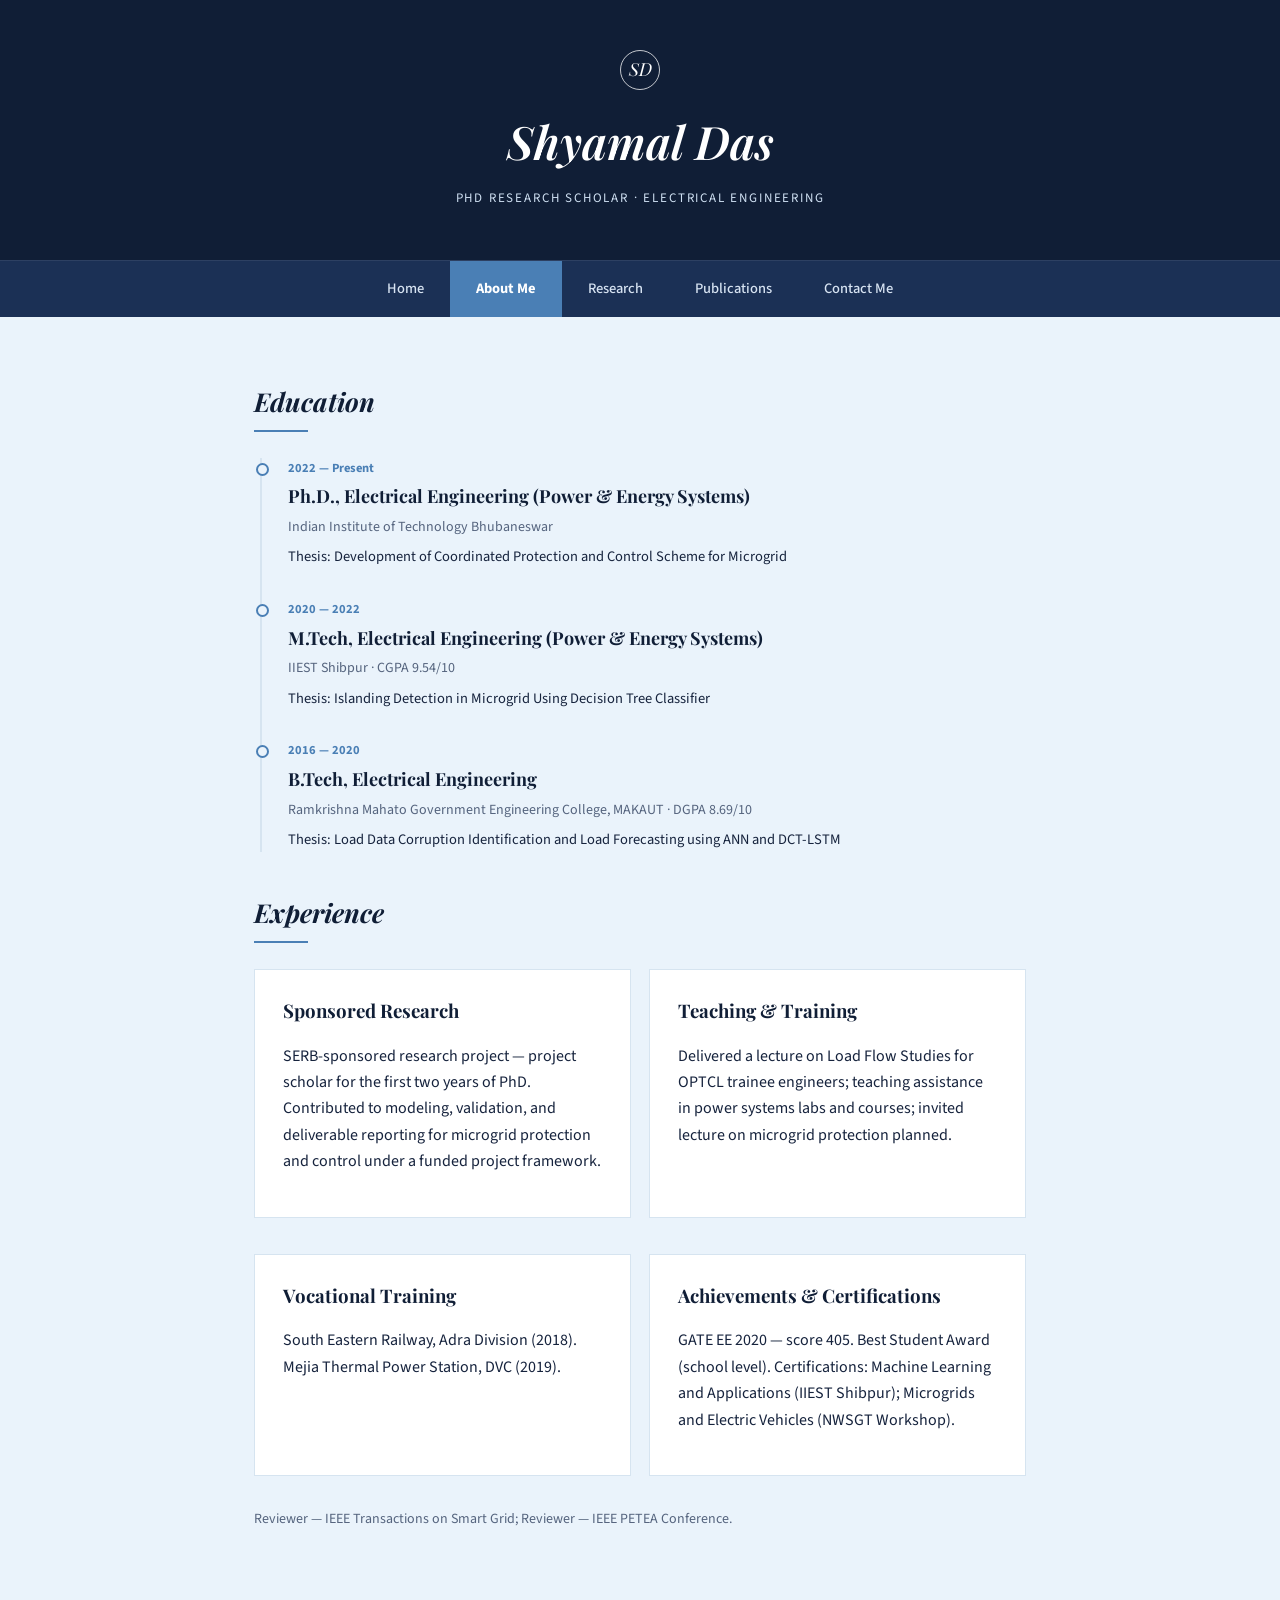
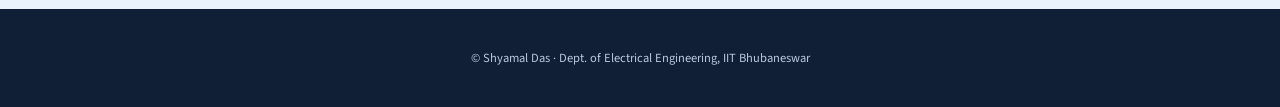
==== about.html @ 1ba5a6b0 "Initial commit" ====
<!DOCTYPE html>
<html lang="en">
<head>
<meta charset="UTF-8">
<meta name="viewport" content="width=device-width, initial-scale=1.0">
<title>About Me — Shyamal Das</title>
<link rel="preconnect" href="https://fonts.googleapis.com">
<link rel="preconnect" href="https://fonts.gstatic.com" crossorigin>
<link href="https://fonts.googleapis.com/css2?family=Playfair+Display:ital,wght@0,600;1,600&family=Source+Sans+3:wght@400;600;700&display=swap" rel="stylesheet">
<link rel="stylesheet" href="style.css">
</head>
<body>

<header class="cover">
  <div>
    <div class="cover-mark">SD</div>
    <h1>Shyamal Das</h1>
    <p>PhD Research Scholar &middot; Electrical Engineering</p>
  </div>
</header>

<nav class="nav-bar">
  <div class="nav-inner">
    <a href="index.html">Home</a>
    <a href="about.html" class="active">About Me</a>
    <a href="research.html">Research</a>
    <a href="publications.html">Publications</a>
    <a href="contact.html">Contact Me</a>
  </div>
  <button class="nav-toggle" aria-label="Toggle menu" aria-expanded="false">
    <span></span><span></span><span></span>
  </button>
</nav>

<main>
  <div class="wrap-narrow">
    <h2 class="section-title">Education</h2>
    <div class="section-rule"></div>

    <div class="timeline">
      <div class="timeline-item">
        <p class="timeline-date">2022 — Present</p>
        <h3 class="timeline-title">Ph.D., Electrical Engineering (Power &amp; Energy Systems)</h3>
        <p class="timeline-org">Indian Institute of Technology Bhubaneswar</p>
        <p class="timeline-desc">Thesis: Development of Coordinated Protection and Control Scheme for Microgrid</p>
      </div>
      <div class="timeline-item">
        <p class="timeline-date">2020 — 2022</p>
        <h3 class="timeline-title">M.Tech, Electrical Engineering (Power &amp; Energy Systems)</h3>
        <p class="timeline-org">IIEST Shibpur &middot; CGPA 9.54/10</p>
        <p class="timeline-desc">Thesis: Islanding Detection in Microgrid Using Decision Tree Classifier</p>
      </div>
      <div class="timeline-item">
        <p class="timeline-date">2016 — 2020</p>
        <h3 class="timeline-title">B.Tech, Electrical Engineering</h3>
        <p class="timeline-org">Ramkrishna Mahato Government Engineering College, MAKAUT &middot; DGPA 8.69/10</p>
        <p class="timeline-desc">Thesis: Load Data Corruption Identification and Load Forecasting using ANN and DCT-LSTM</p>
      </div>
    </div>

    <h2 class="section-title">Experience</h2>
    <div class="section-rule"></div>

    <div class="exp-grid">
      <div class="card">
        <h3>Sponsored Research</h3>
        <p>SERB-sponsored research project — project scholar for the first two years of PhD.
        Contributed to modeling, validation, and deliverable reporting for microgrid
        protection and control under a funded project framework.</p>
      </div>
      <div class="card">
        <h3>Teaching &amp; Training</h3>
        <p>Delivered a lecture on Load Flow Studies for OPTCL trainee engineers; teaching
        assistance in power systems labs and courses; invited lecture on microgrid
        protection planned.</p>
      </div>
      <div class="card">
        <h3>Vocational Training</h3>
        <p>South Eastern Railway, Adra Division (2018). Mejia Thermal Power Station,
        DVC (2019).</p>
      </div>
      <div class="card">
        <h3>Achievements &amp; Certifications</h3>
        <p>GATE EE 2020 — score 405. Best Student Award (school level). Certifications:
        Machine Learning and Applications (IIEST Shibpur); Microgrids and Electric
        Vehicles (NWSGT Workshop).</p>
      </div>
    </div>

    <p class="review-note">Reviewer — IEEE Transactions on Smart Grid; Reviewer — IEEE PETEA Conference.</p>
  </div>
</main>

<footer class="site-footer">
  <p>&copy; Shyamal Das &middot; Dept. of Electrical Engineering, IIT Bhubaneswar</p>
</footer>

<script src="script.js"></script>
</body>
</html>
---- style.css ----
/* ---- tokens ---- */
:root{
  --navy-dark:  #101E36;
  --navy:       #1B3055;
  --navy-soft:  #2A4570;
  --accent:     #4A7FB5;
  --sky:        #EAF3FB;
  --card:       #FFFFFF;
  --text:       #16233D;
  --text-soft:  #55647E;
  --border:     #D6E4F0;

  --f-head: 'Playfair Display', Georgia, serif;
  --f-body: 'Source Sans 3', 'Segoe UI', sans-serif;

  --max: 1080px;
}

*{box-sizing:border-box;}
html{scroll-behavior:smooth;}
body{
  margin:0;
  background:var(--sky);
  color:var(--text);
  font-family:var(--f-body);
  line-height:1.65;
  -webkit-font-smoothing:antialiased;
}
a{color:inherit;}
h1,h2,h3{font-family:var(--f-head); margin:0; color:var(--navy-dark);}
ul{list-style:none; margin:0; padding:0;}
img{max-width:100%; display:block;}

/* ---- cover / header ---- */
.cover{
  position:relative;
  min-height:260px;
  display:flex; align-items:center; justify-content:center;
  text-align:center;
  background:
    linear-gradient(180deg, rgba(16,30,54,.72), rgba(16,30,54,.82)),
    url('Image/cover.jpg') center/cover no-repeat, var(--navy-dark);
  color:#fff;
  padding:40px 20px;
}
.cover-mark{
  width:40px; height:40px; margin:0 auto 14px;
  border:1.5px solid rgba(255,255,255,.75); border-radius:50%;
  display:flex; align-items:center; justify-content:center;
  font-family:var(--f-head); font-style:italic; font-size:18px;
}
.cover h1{
  color:#fff; font-size:clamp(30px,4.5vw,46px); font-style:italic;
  font-weight:600; margin-bottom:8px;
}
.cover p{
  font-family:var(--f-body); letter-spacing:.14em; font-size:13px;
  text-transform:uppercase; color:#CFE0F2; margin:0;
}

/* ---- nav ---- */
.nav-bar{
  background:var(--navy); border-top:1px solid rgba(255,255,255,.08);
  position:sticky; top:0; z-index:30;
}
.nav-inner{
  max-width:var(--max); margin:0 auto;
  display:flex; align-items:center; justify-content:center;
  flex-wrap:wrap;
}
.nav-inner a{
  font-family:var(--f-body); font-size:14.5px; font-weight:500;
  text-decoration:none; color:#D7E3F2;
  padding:16px 26px; transition:background .2s ease, color .2s ease;
}
.nav-inner a:hover{background:var(--navy-soft); color:#fff;}
.nav-inner a.active{
  background:var(--accent); color:#fff; font-weight:700;
}
.nav-toggle{
  display:none; background:none; border:0; cursor:pointer;
  padding:14px 20px; flex-direction:column; gap:5px; margin-left:auto;
}
.nav-toggle span{width:22px; height:2px; background:#fff; display:block;}

/* ---- layout helpers ---- */
.wrap{max-width:var(--max); margin:0 auto; padding:64px 24px;}
.wrap-narrow{max-width:820px; margin:0 auto; padding:64px 24px;}

.section-title{
  font-size:26px; font-style:italic; margin-bottom:6px;
}
.section-rule{
  width:54px; height:2px; background:var(--accent); margin:0 0 26px;
}

/* ---- home intro ---- */
.intro-grid{
  display:grid; grid-template-columns:280px 1fr; gap:48px; align-items:center;
}
.intro-photo-wrap{
  position:relative; width:100%; aspect-ratio:1/1;
  background:var(--border); border:1px solid var(--border); overflow:hidden;
}
.intro-photo{width:100%; height:100%; object-fit:cover;}
.intro-photo-fallback{
  display:none; position:absolute; inset:0;
  align-items:center; justify-content:center; text-align:center; padding:20px;
  color:var(--text-soft); font-family:var(--f-body); font-size:13px;
}
.intro-photo-wrap.no-image .intro-photo{display:none;}
.intro-photo-wrap.no-image .intro-photo-fallback{display:flex;}
.intro-eyebrow{
  font-family:var(--f-body); font-size:12.5px; letter-spacing:.1em;
  text-transform:uppercase; color:var(--accent); font-weight:700; margin-bottom:10px;
}
.intro-text p{font-size:16px; color:var(--text); margin:0 0 22px; max-width:56ch;}
.btn{
  display:inline-block; font-family:var(--f-body); font-size:13.5px; font-weight:700;
  letter-spacing:.03em; text-transform:uppercase;
  padding:12px 24px; border:1.5px solid var(--navy); text-decoration:none;
  color:var(--navy); transition:all .2s ease;
}
.btn:hover{background:var(--navy); color:#fff;}

/* ---- highlight strip (home) ---- */
.strip{background:var(--card); border-top:1px solid var(--border); border-bottom:1px solid var(--border);}
.strip-grid{
  max-width:var(--max); margin:0 auto; padding:44px 24px;
  display:grid; grid-template-columns:repeat(3,1fr); gap:32px;
}
.strip-item h3{font-size:16px; margin-bottom:8px; color:var(--navy);}
.strip-item p{margin:0; font-size:14.5px; color:var(--text-soft);}

/* ---- cards / lists shared ---- */
.card{
  background:var(--card); border:1px solid var(--border);
  padding:26px 28px; margin-bottom:18px;
}
.tag-list{display:flex; flex-wrap:wrap; gap:10px; margin-top:18px;}
.tag-list li{
  font-family:var(--f-body); font-size:12.5px; padding:7px 14px;
  background:var(--card); border:1px solid var(--border); color:var(--navy);
}

/* ---- timeline (about page) ---- */
.timeline{border-left:2px solid var(--border); margin:0 0 40px 6px; padding-left:26px;}
.timeline-item{position:relative; padding-bottom:30px;}
.timeline-item:last-child{padding-bottom:0;}
.timeline-item::before{
  content:''; position:absolute; left:-32px; top:5px;
  width:9px; height:9px; border-radius:50%;
  background:var(--sky); border:2px solid var(--accent);
}
.timeline-date{font-family:var(--f-body); font-size:12.5px; font-weight:700; color:var(--accent); margin:0 0 4px;}
.timeline-title{font-size:18px; margin-bottom:4px;}
.timeline-org{font-size:14px; color:var(--text-soft); margin:0 0 6px;}
.timeline-desc{font-size:14.5px; margin:0; color:var(--text);}

.exp-grid{display:grid; grid-template-columns:repeat(2,1fr); gap:18px;}

/* ---- publications ---- */
.pub-group-title{
  font-family:var(--f-body); font-size:13px; text-transform:uppercase; letter-spacing:.08em;
  color:var(--accent); font-weight:700; margin:0 0 16px;
}
.pub-list{counter-reset:pub; margin-bottom:40px;}
.pub-item{counter-increment:pub; padding:16px 0 16px 40px; position:relative; border-top:1px solid var(--border);}
.pub-item::before{
  content:counter(pub, decimal-leading-zero);
  position:absolute; left:0; top:16px;
  font-family:var(--f-body); font-weight:700; font-size:12px; color:var(--accent);
}
.pub-text{margin:0; font-size:15px;}
.pub-meta{margin:6px 0 0; font-size:12.5px; color:var(--text-soft);}
.review-note{font-size:14px; color:var(--text-soft);}

/* ---- skills ---- */
.skills-grid{display:grid; grid-template-columns:repeat(3,1fr); gap:32px;}
.skill-col h3{font-size:15px; margin-bottom:12px; color:var(--accent); font-family:var(--f-body); text-transform:uppercase; letter-spacing:.04em;}
.skill-col ul li{font-size:14px; padding:8px 0; border-top:1px solid var(--border);}
.skill-col ul li:last-child{border-bottom:1px solid var(--border);}

/* ---- contact ---- */
.contact-email{
  font-family:var(--f-body); font-size:19px; font-weight:700; color:var(--navy);
  text-decoration:none; border-bottom:2px solid var(--accent);
}
.profile-links{display:flex; flex-direction:column; gap:12px; margin-top:26px;}
.profile-link{
  font-size:14px; color:var(--text-soft);
  padding:11px 16px; border:1px solid var(--border); background:var(--card);
}

/* ---- footer ---- */
.site-footer{
  background:var(--navy-dark); color:#B9C9DE;
  text-align:center; padding:26px 24px; font-size:12.5px;
}

/* ---- responsive ---- */
@media (max-width:820px){
  .intro-grid{grid-template-columns:1fr;}
  .intro-photo{max-width:280px; margin:0 auto;}
  .strip-grid{grid-template-columns:1fr; gap:24px;}
  .exp-grid{grid-template-columns:1fr;}
  .skills-grid{grid-template-columns:1fr; gap:24px;}
}

@media (max-width:680px){
  .nav-toggle{display:flex;}
  .nav-inner{
    display:none; width:100%; flex-direction:column;
  }
  .nav-inner.open{display:flex;}
  .nav-inner a{width:100%; text-align:center; border-top:1px solid rgba(255,255,255,.08);}
}

/* ---- accessibility ---- */
a:focus-visible, button:focus-visible{outline:2px solid var(--accent); outline-offset:2px;}
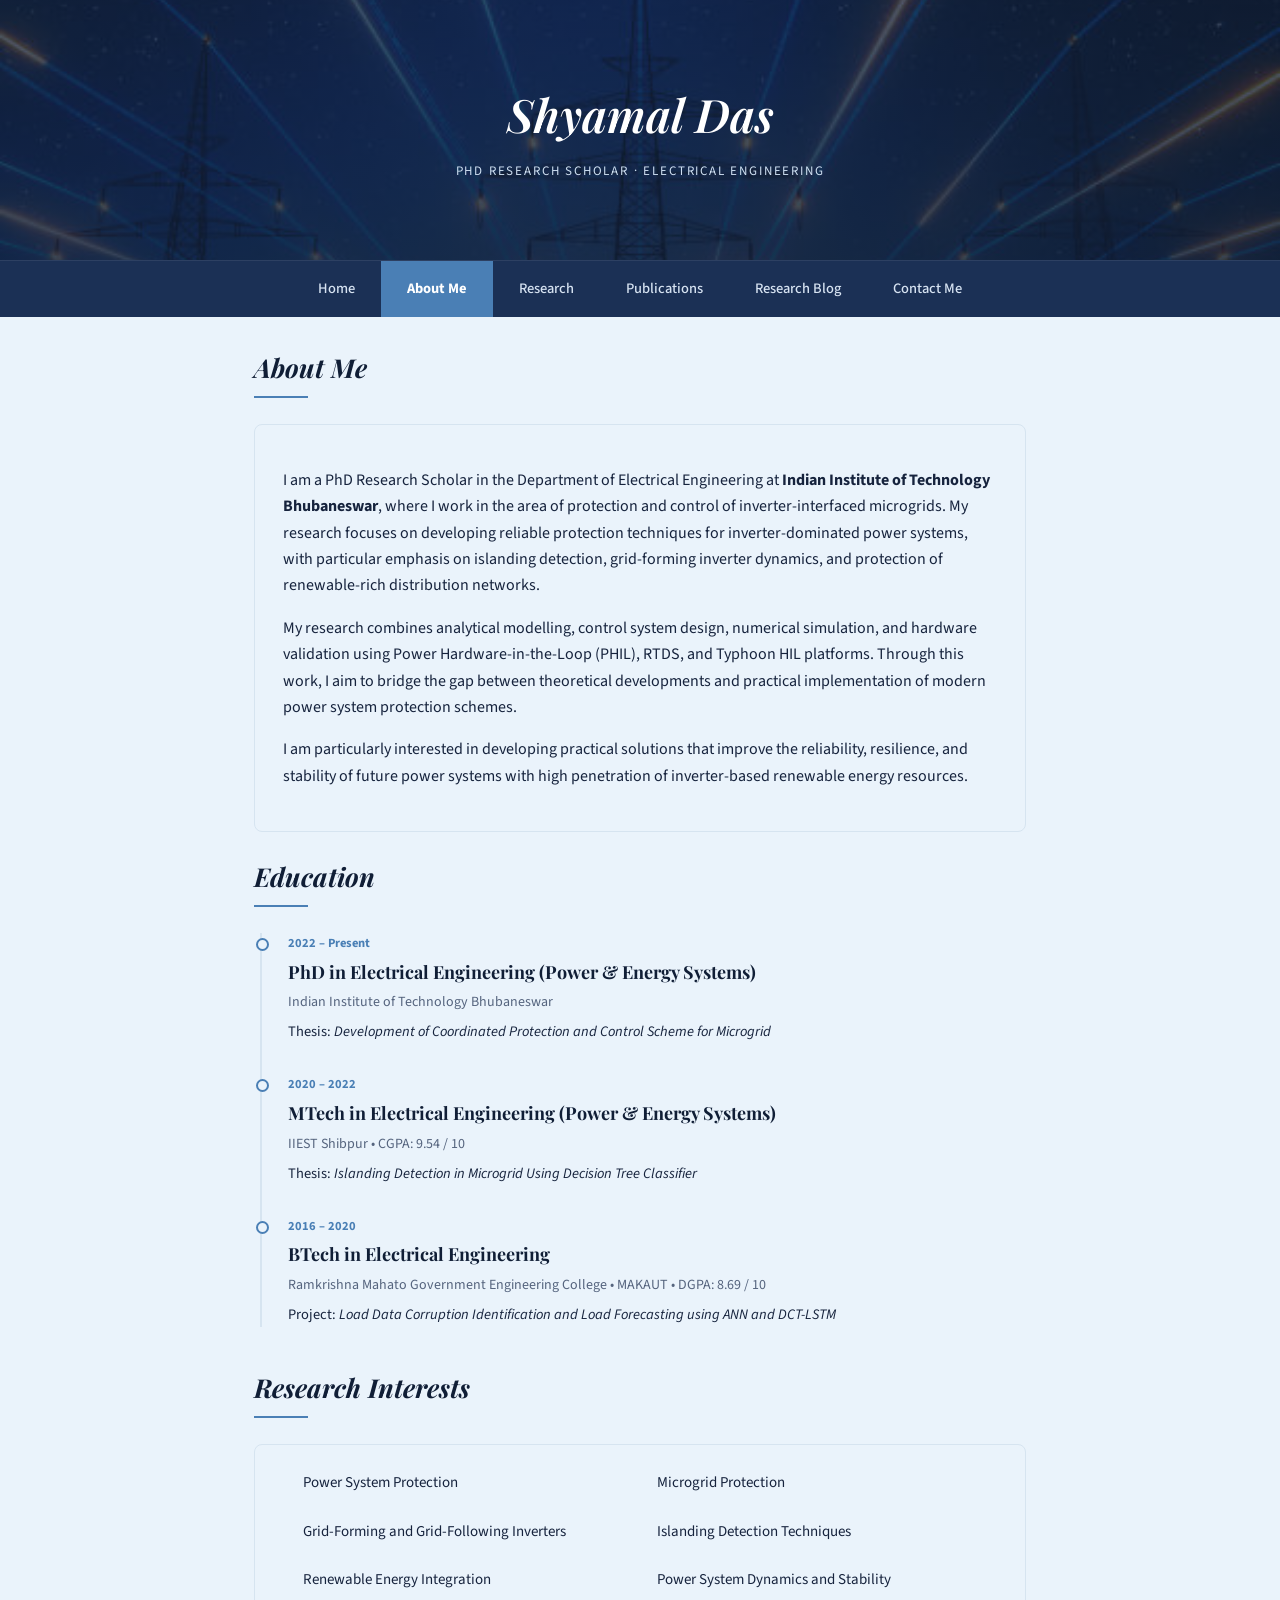
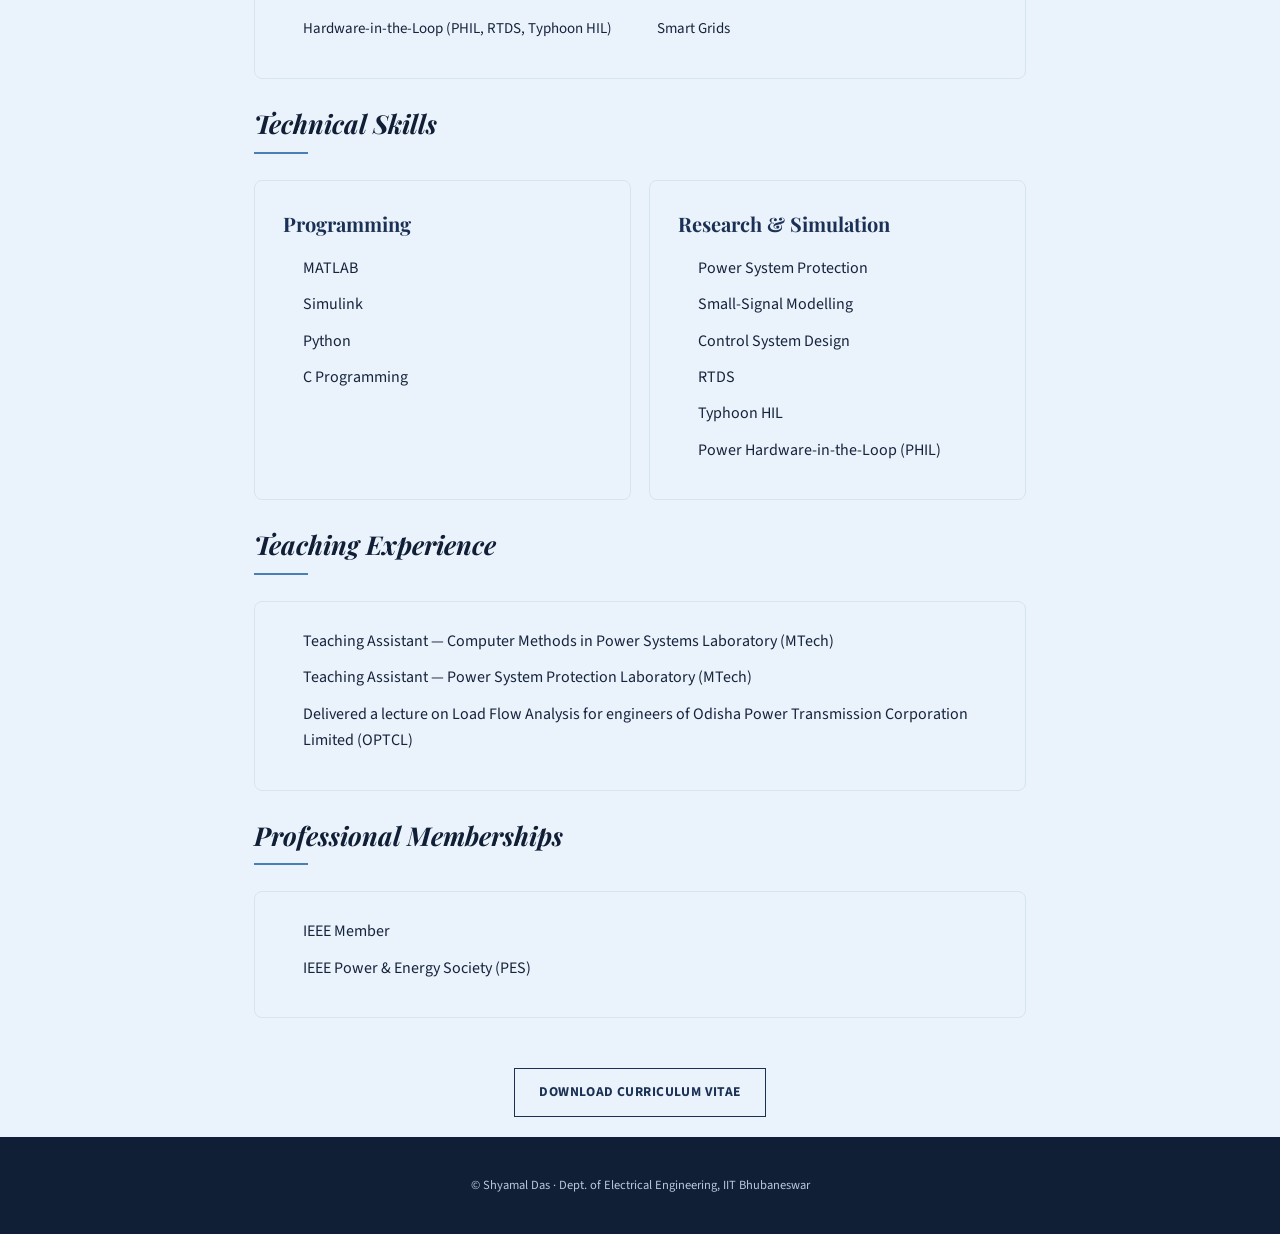
==== commit 55de5250: "Initial commit" ====
--- a/about.html
+++ b/about.html
@@ -1,100 +1,239 @@
 <!DOCTYPE html>
 <html lang="en">
+
 <head>
-<meta charset="UTF-8">
-<meta name="viewport" content="width=device-width, initial-scale=1.0">
-<title>About Me — Shyamal Das</title>
-<link rel="preconnect" href="https://fonts.googleapis.com">
-<link rel="preconnect" href="https://fonts.gstatic.com" crossorigin>
-<link href="https://fonts.googleapis.com/css2?family=Playfair+Display:ital,wght@0,600;1,600&family=Source+Sans+3:wght@400;600;700&display=swap" rel="stylesheet">
-<link rel="stylesheet" href="style.css">
+  <meta charset="UTF-8">
+  <meta name="viewport" content="width=device-width, initial-scale=1.0">
+  <title>About Me — Shyamal Das</title>
+  <link rel="preconnect" href="https://fonts.googleapis.com">
+  <link rel="preconnect" href="https://fonts.gstatic.com" crossorigin>
+  <link
+    href="https://fonts.googleapis.com/css2?family=Playfair+Display:ital,wght@0,600;1,600&family=Source+Sans+3:wght@400;600;700&display=swap"
+    rel="stylesheet">
+  <link rel="stylesheet" href="style.css">
 </head>
+
 <body>
 
-<header class="cover">
-  <div>
-    <div class="cover-mark">SD</div>
-    <h1>Shyamal Das</h1>
-    <p>PhD Research Scholar &middot; Electrical Engineering</p>
-  </div>
-</header>
-
-<nav class="nav-bar">
-  <div class="nav-inner">
-    <a href="index.html">Home</a>
-    <a href="about.html" class="active">About Me</a>
-    <a href="research.html">Research</a>
-    <a href="publications.html">Publications</a>
-    <a href="contact.html">Contact Me</a>
-  </div>
-  <button class="nav-toggle" aria-label="Toggle menu" aria-expanded="false">
-    <span></span><span></span><span></span>
-  </button>
-</nav>
-
-<main>
-  <div class="wrap-narrow">
-    <h2 class="section-title">Education</h2>
-    <div class="section-rule"></div>
-
-    <div class="timeline">
-      <div class="timeline-item">
-        <p class="timeline-date">2022 — Present</p>
-        <h3 class="timeline-title">Ph.D., Electrical Engineering (Power &amp; Energy Systems)</h3>
-        <p class="timeline-org">Indian Institute of Technology Bhubaneswar</p>
-        <p class="timeline-desc">Thesis: Development of Coordinated Protection and Control Scheme for Microgrid</p>
-      </div>
-      <div class="timeline-item">
-        <p class="timeline-date">2020 — 2022</p>
-        <h3 class="timeline-title">M.Tech, Electrical Engineering (Power &amp; Energy Systems)</h3>
-        <p class="timeline-org">IIEST Shibpur &middot; CGPA 9.54/10</p>
-        <p class="timeline-desc">Thesis: Islanding Detection in Microgrid Using Decision Tree Classifier</p>
-      </div>
-      <div class="timeline-item">
-        <p class="timeline-date">2016 — 2020</p>
-        <h3 class="timeline-title">B.Tech, Electrical Engineering</h3>
-        <p class="timeline-org">Ramkrishna Mahato Government Engineering College, MAKAUT &middot; DGPA 8.69/10</p>
-        <p class="timeline-desc">Thesis: Load Data Corruption Identification and Load Forecasting using ANN and DCT-LSTM</p>
-      </div>
+  <header class="cover">
+    <div>
+      <h1>Shyamal Das</h1>
+      <p>PhD Research Scholar &middot; Electrical Engineering</p>
     </div>
-
-    <h2 class="section-title">Experience</h2>
-    <div class="section-rule"></div>
-
-    <div class="exp-grid">
-      <div class="card">
-        <h3>Sponsored Research</h3>
-        <p>SERB-sponsored research project — project scholar for the first two years of PhD.
-        Contributed to modeling, validation, and deliverable reporting for microgrid
-        protection and control under a funded project framework.</p>
-      </div>
-      <div class="card">
-        <h3>Teaching &amp; Training</h3>
-        <p>Delivered a lecture on Load Flow Studies for OPTCL trainee engineers; teaching
-        assistance in power systems labs and courses; invited lecture on microgrid
-        protection planned.</p>
-      </div>
-      <div class="card">
-        <h3>Vocational Training</h3>
-        <p>South Eastern Railway, Adra Division (2018). Mejia Thermal Power Station,
-        DVC (2019).</p>
-      </div>
-      <div class="card">
-        <h3>Achievements &amp; Certifications</h3>
-        <p>GATE EE 2020 — score 405. Best Student Award (school level). Certifications:
-        Machine Learning and Applications (IIEST Shibpur); Microgrids and Electric
-        Vehicles (NWSGT Workshop).</p>
-      </div>
+  </header>
+
+  <nav class="nav-bar">
+    <div class="nav-inner">
+      <a href="index.html">Home</a>
+      <a href="about.html" class="active">About Me</a>
+      <a href="research.html">Research</a>
+      <a href="publications.html">Publications</a>
+      <a href="blog.html">Research Blog</a>
+      <a href="contact.html">Contact Me</a>
     </div>
-
-    <p class="review-note">Reviewer — IEEE Transactions on Smart Grid; Reviewer — IEEE PETEA Conference.</p>
-  </div>
-</main>
-
-<footer class="site-footer">
-  <p>&copy; Shyamal Das &middot; Dept. of Electrical Engineering, IIT Bhubaneswar</p>
-</footer>
-
-<script src="script.js"></script>
+    <button class="nav-toggle" aria-label="Toggle menu" aria-expanded="false">
+      <span></span><span></span><span></span>
+    </button>
+  </nav>
+
+  <main>
+
+    <div class="wrap-narrow">
+
+      <h2 class="section-title">About Me</h2>
+      <div class="section-rule"></div>
+
+      <div class="card">
+
+        <p>
+          I am a PhD Research Scholar in the Department of Electrical Engineering at
+          <strong>Indian Institute of Technology Bhubaneswar</strong>, where I work in the area of
+          protection and control of inverter-interfaced microgrids. My research focuses on
+          developing reliable protection techniques for inverter-dominated power systems,
+          with particular emphasis on islanding detection, grid-forming inverter dynamics,
+          and protection of renewable-rich distribution networks.
+        </p>
+
+        <p>
+          My research combines analytical modelling, control system design, numerical
+          simulation, and hardware validation using Power Hardware-in-the-Loop (PHIL),
+          RTDS, and Typhoon HIL platforms. Through this work, I aim to bridge the gap
+          between theoretical developments and practical implementation of modern power
+          system protection schemes.
+        </p>
+
+        <p>
+          I am particularly interested in developing practical solutions that improve the
+          reliability, resilience, and stability of future power systems with high
+          penetration of inverter-based renewable energy resources.
+        </p>
+
+      </div>
+
+      <h2 class="section-title">Education</h2>
+      <div class="section-rule"></div>
+
+      <div class="timeline">
+
+        <div class="timeline-item">
+          <p class="timeline-date">2022 – Present</p>
+          <h3 class="timeline-title">PhD in Electrical Engineering (Power &amp; Energy Systems)</h3>
+          <p class="timeline-org">Indian Institute of Technology Bhubaneswar</p>
+          <p class="timeline-desc">
+            Thesis: <em>Development of Coordinated Protection and Control Scheme for Microgrid</em>
+          </p>
+        </div>
+
+        <div class="timeline-item">
+          <p class="timeline-date">2020 – 2022</p>
+          <h3 class="timeline-title">MTech in Electrical Engineering (Power &amp; Energy Systems)</h3>
+          <p class="timeline-org">
+            IIEST Shibpur • CGPA: 9.54 / 10
+          </p>
+          <p class="timeline-desc">
+            Thesis: <em>Islanding Detection in Microgrid Using Decision Tree Classifier</em>
+          </p>
+        </div>
+
+        <div class="timeline-item">
+          <p class="timeline-date">2016 – 2020</p>
+          <h3 class="timeline-title">BTech in Electrical Engineering</h3>
+          <p class="timeline-org">
+            Ramkrishna Mahato Government Engineering College • MAKAUT • DGPA: 8.69 / 10
+          </p>
+          <p class="timeline-desc">
+            Project: <em>Load Data Corruption Identification and Load Forecasting using ANN and DCT-LSTM</em>
+          </p>
+        </div>
+
+      </div>
+
+      <h2 class="section-title">Research Interests</h2>
+      <div class="section-rule"></div>
+
+      <div class="card">
+
+        <ul class="interest-list">
+
+          <li>Power System Protection</li>
+
+          <li>Microgrid Protection</li>
+
+          <li>Grid-Forming and Grid-Following Inverters</li>
+
+          <li>Islanding Detection Techniques</li>
+
+          <li>Renewable Energy Integration</li>
+
+          <li>Power System Dynamics and Stability</li>
+
+          <li>Hardware-in-the-Loop (PHIL, RTDS, Typhoon HIL)</li>
+
+          <li>Smart Grids</li>
+
+        </ul>
+
+      </div>
+
+      <h2 class="section-title">Technical Skills</h2>
+      <div class="section-rule"></div>
+
+      <div class="exp-grid">
+
+        <div class="card">
+
+          <h3>Programming</h3>
+
+          <ul>
+
+            <li>MATLAB</li>
+
+            <li>Simulink</li>
+
+            <li>Python</li>
+
+            <li>C Programming</li>
+
+          </ul>
+
+        </div>
+
+        <div class="card">
+
+          <h3>Research &amp; Simulation</h3>
+
+          <ul>
+
+            <li>Power System Protection</li>
+
+            <li>Small-Signal Modelling</li>
+
+            <li>Control System Design</li>
+
+            <li>RTDS</li>
+
+            <li>Typhoon HIL</li>
+
+            <li>Power Hardware-in-the-Loop (PHIL)</li>
+
+          </ul>
+
+        </div>
+
+      </div>
+
+      <h2 class="section-title">Teaching Experience</h2>
+      <div class="section-rule"></div>
+
+      <div class="card">
+
+        <ul>
+
+          <li>Teaching Assistant — Computer Methods in Power Systems Laboratory (MTech)</li>
+
+          <li>Teaching Assistant — Power System Protection Laboratory (MTech)</li>
+
+          <li>Delivered a lecture on Load Flow Analysis for engineers of Odisha Power Transmission Corporation Limited
+            (OPTCL)</li>
+
+        </ul>
+
+      </div>
+
+      <h2 class="section-title">Professional Memberships</h2>
+      <div class="section-rule"></div>
+
+      <div class="card">
+
+        <ul>
+
+          <li>IEEE Member</li>
+
+          <li>IEEE Power &amp; Energy Society (PES)</li>
+
+        </ul>
+
+      </div>
+
+      <div style="text-align:center; margin-top:50px;">
+
+        <a href="CV/Shyamal_Das_CV.pdf" class="btn" target="_blank">
+
+          Download Curriculum Vitae
+
+        </a>
+
+      </div>
+
+    </div>
+
+  </main>
+
+  <footer class="site-footer">
+    <p>&copy; Shyamal Das &middot; Dept. of Electrical Engineering, IIT Bhubaneswar</p>
+  </footer>
+
+  <script src="script.js"></script>
 </body>
-</html>
+
+</html>
--- a/style.css
+++ b/style.css
@@ -1,14 +1,14 @@
 /* ---- tokens ---- */
-:root{
-  --navy-dark:  #101E36;
-  --navy:       #1B3055;
-  --navy-soft:  #2A4570;
-  --accent:     #4A7FB5;
-  --sky:        #EAF3FB;
-  --card:       #FFFFFF;
-  --text:       #16233D;
-  --text-soft:  #55647E;
-  --border:     #D6E4F0;
+:root {
+  --navy-dark: #101E36;
+  --navy: #1B3055;
+  --navy-soft: #2A4570;
+  --accent: #4A7FB5;
+  --sky: #EAF3FB;
+  --card: #FFFFFF;
+  --text: #16233D;
+  --text-soft: #55647E;
+  --border: #D6E4F0;
 
   --f-head: 'Playfair Display', Georgia, serif;
   --f-body: 'Source Sans 3', 'Segoe UI', sans-serif;
@@ -16,205 +16,913 @@
   --max: 1080px;
 }
 
-*{box-sizing:border-box;}
-html{scroll-behavior:smooth;}
-body{
-  margin:0;
-  background:var(--sky);
-  color:var(--text);
-  font-family:var(--f-body);
-  line-height:1.65;
-  -webkit-font-smoothing:antialiased;
-}
-a{color:inherit;}
-h1,h2,h3{font-family:var(--f-head); margin:0; color:var(--navy-dark);}
-ul{list-style:none; margin:0; padding:0;}
-img{max-width:100%; display:block;}
+* {
+  box-sizing: border-box;
+}
+
+html {
+  scroll-behavior: smooth;
+}
+
+body {
+  margin: 0;
+  background: var(--sky);
+  color: var(--text);
+  font-family: var(--f-body);
+  line-height: 1.65;
+  -webkit-font-smoothing: antialiased;
+}
+
+a {
+  color: inherit;
+}
+
+h1,
+h2,
+h3 {
+  font-family: var(--f-head);
+  margin: 0;
+  color: var(--navy-dark);
+}
+
+ul {
+  list-style: none;
+  margin: 0;
+  padding: 0;
+}
+
+img {
+  max-width: 100%;
+  display: block;
+}
 
 /* ---- cover / header ---- */
-.cover{
-  position:relative;
-  min-height:260px;
-  display:flex; align-items:center; justify-content:center;
-  text-align:center;
+.cover {
+  position: relative;
+  min-height: 260px;
+  display: flex;
+  align-items: center;
+  justify-content: center;
+  text-align: center;
   background:
-    linear-gradient(180deg, rgba(16,30,54,.72), rgba(16,30,54,.82)),
+    linear-gradient(180deg, rgba(16, 30, 54, .72), rgba(16, 30, 54, .82)),
     url('Image/cover.jpg') center/cover no-repeat, var(--navy-dark);
-  color:#fff;
-  padding:40px 20px;
-}
-.cover-mark{
-  width:40px; height:40px; margin:0 auto 14px;
-  border:1.5px solid rgba(255,255,255,.75); border-radius:50%;
-  display:flex; align-items:center; justify-content:center;
-  font-family:var(--f-head); font-style:italic; font-size:18px;
-}
-.cover h1{
-  color:#fff; font-size:clamp(30px,4.5vw,46px); font-style:italic;
-  font-weight:600; margin-bottom:8px;
-}
-.cover p{
-  font-family:var(--f-body); letter-spacing:.14em; font-size:13px;
-  text-transform:uppercase; color:#CFE0F2; margin:0;
+  color: #fff;
+  padding: 40px 20px;
+}
+
+.cover-mark {
+  width: 40px;
+  height: 40px;
+  margin: 0 auto 14px;
+  border: 1.5px solid rgba(255, 255, 255, .75);
+  border-radius: 50%;
+  display: flex;
+  align-items: center;
+  justify-content: center;
+  font-family: var(--f-head);
+  font-style: italic;
+  font-size: 18px;
+}
+
+.cover h1 {
+  color: #fff;
+  font-size: clamp(30px, 4.5vw, 46px);
+  font-style: italic;
+  font-weight: 600;
+  margin-bottom: 8px;
+}
+
+.cover p {
+  font-family: var(--f-body);
+  letter-spacing: .14em;
+  font-size: 13px;
+  text-transform: uppercase;
+  color: #CFE0F2;
+  margin: 0;
 }
 
 /* ---- nav ---- */
-.nav-bar{
-  background:var(--navy); border-top:1px solid rgba(255,255,255,.08);
-  position:sticky; top:0; z-index:30;
-}
-.nav-inner{
-  max-width:var(--max); margin:0 auto;
-  display:flex; align-items:center; justify-content:center;
-  flex-wrap:wrap;
-}
-.nav-inner a{
-  font-family:var(--f-body); font-size:14.5px; font-weight:500;
-  text-decoration:none; color:#D7E3F2;
-  padding:16px 26px; transition:background .2s ease, color .2s ease;
-}
-.nav-inner a:hover{background:var(--navy-soft); color:#fff;}
-.nav-inner a.active{
-  background:var(--accent); color:#fff; font-weight:700;
-}
-.nav-toggle{
-  display:none; background:none; border:0; cursor:pointer;
-  padding:14px 20px; flex-direction:column; gap:5px; margin-left:auto;
-}
-.nav-toggle span{width:22px; height:2px; background:#fff; display:block;}
+.nav-bar {
+  background: var(--navy);
+  border-top: 1px solid rgba(255, 255, 255, .08);
+  position: sticky;
+  top: 0;
+  z-index: 30;
+}
+
+.nav-inner {
+  max-width: var(--max);
+  margin: 0 auto;
+  display: flex;
+  align-items: center;
+  justify-content: center;
+  flex-wrap: wrap;
+}
+
+.nav-inner a {
+  font-family: var(--f-body);
+  font-size: 14.5px;
+  font-weight: 500;
+  text-decoration: none;
+  color: #D7E3F2;
+  padding: 16px 26px;
+  transition: background .2s ease, color .2s ease;
+}
+
+.nav-inner a:hover {
+  background: var(--navy-soft);
+  color: #fff;
+}
+
+.nav-inner a.active {
+  background: var(--accent);
+  color: #fff;
+  font-weight: 700;
+}
+
+.nav-toggle {
+  display: none;
+  background: none;
+  border: 0;
+  cursor: pointer;
+  padding: 14px 20px;
+  flex-direction: column;
+  gap: 5px;
+  margin-left: auto;
+}
+
+.nav-toggle span {
+  width: 22px;
+  height: 2px;
+  background: #fff;
+  display: block;
+}
 
 /* ---- layout helpers ---- */
-.wrap{max-width:var(--max); margin:0 auto; padding:64px 24px;}
-.wrap-narrow{max-width:820px; margin:0 auto; padding:64px 24px;}
-
-.section-title{
-  font-size:26px; font-style:italic; margin-bottom:6px;
-}
-.section-rule{
-  width:54px; height:2px; background:var(--accent); margin:0 0 26px;
+.wrap {
+  max-width: var(--max);
+  margin: 0 auto;
+  padding: 30px 24px 20px;
+}
+
+.wrap-narrow {
+  max-width: 820px;
+  margin: 0 auto;
+  padding: 30px 24px 20px;
+}
+
+.section-title {
+  font-size: 26px;
+  font-style: italic;
+  margin-bottom: 6px;
+}
+
+.section-rule {
+  width: 54px;
+  height: 2px;
+  background: var(--accent);
+  margin: 0 0 26px;
 }
 
 /* ---- home intro ---- */
-.intro-grid{
-  display:grid; grid-template-columns:280px 1fr; gap:48px; align-items:center;
-}
-.intro-photo-wrap{
-  position:relative; width:100%; aspect-ratio:1/1;
-  background:var(--border); border:1px solid var(--border); overflow:hidden;
-}
-.intro-photo{width:100%; height:100%; object-fit:cover;}
-.intro-photo-fallback{
-  display:none; position:absolute; inset:0;
-  align-items:center; justify-content:center; text-align:center; padding:20px;
-  color:var(--text-soft); font-family:var(--f-body); font-size:13px;
-}
-.intro-photo-wrap.no-image .intro-photo{display:none;}
-.intro-photo-wrap.no-image .intro-photo-fallback{display:flex;}
-.intro-eyebrow{
-  font-family:var(--f-body); font-size:12.5px; letter-spacing:.1em;
-  text-transform:uppercase; color:var(--accent); font-weight:700; margin-bottom:10px;
-}
-.intro-text p{font-size:16px; color:var(--text); margin:0 0 22px; max-width:56ch;}
-.btn{
-  display:inline-block; font-family:var(--f-body); font-size:13.5px; font-weight:700;
-  letter-spacing:.03em; text-transform:uppercase;
-  padding:12px 24px; border:1.5px solid var(--navy); text-decoration:none;
-  color:var(--navy); transition:all .2s ease;
-}
-.btn:hover{background:var(--navy); color:#fff;}
+.intro-grid {
+  display: grid;
+  grid-template-columns: 300px 1fr;
+  gap: 60px;
+  align-items: center;
+}
+
+.intro-photo-wrap {
+  width: 280px;
+  height: 280px;
+  margin: auto;
+
+  border-radius: 50%;
+  overflow: hidden;
+
+  border: 5px solid #fff;
+
+  box-shadow: 0 12px 35px rgba(0, 0, 0, .15);
+
+  background: var(--border);
+}
+
+.intro-photo {
+  width: 100%;
+  height: 100%;
+  object-fit: cover;
+}
+
+.intro-designation {
+
+  margin: 10px 0;
+
+  color: var(--text-soft);
+
+  font-size: 18px;
+
+  line-height: 1.6;
+}
+
+.intro-interests {
+
+  color: var(--accent);
+
+  font-weight: 700;
+
+  font-size: 15px;
+
+  margin-bottom: 22px;
+}
+
+/* Buttons */
+.hero-buttons {
+
+  display: flex;
+
+  gap: 15px;
+
+  margin: 30px 0 22px;
+}
+
+.btn-filled {
+  background: transparent;
+  color: var(--navy);
+  border: 1.5px solid var(--navy);
+}
+
+.btn-filled:hover {
+  background: var(--navy);
+  color: #fff;
+}
+
+.btn {
+  display: inline-block;
+  font-family: var(--f-body);
+  font-size: 13.5px;
+  font-weight: 700;
+  letter-spacing: .03em;
+  text-transform: uppercase;
+  padding: 12px 24px;
+  border: 1.5px solid var(--navy);
+  text-decoration: none;
+  color: var(--navy);
+  transition: all .2s ease;
+}
+
+.btn:hover {
+  background: var(--navy);
+  color: #fff;
+}
+
+/* Social icons */
+
+.hero-icons {
+
+  display: flex;
+
+  gap: 16px;
+
+  margin-top: 20px;
+}
+
+.hero-icons a {
+
+  width: 42px;
+
+  height: 42px;
+
+  border-radius: 50%;
+
+  display: flex;
+
+  justify-content: center;
+
+  align-items: center;
+
+  text-decoration: none;
+
+  color: var(--navy);
+
+  border: 1px solid var(--border);
+
+  background: #fff;
+
+  font-size: 18px;
+
+  transition: .25s;
+}
+
+.hero-icons a:hover {
+
+  background: var(--navy);
+
+  color: #fff;
+
+  transform: translateY(-3px);
+}
+
+/* Statistics strip */
+.strip {
+
+  background: #fff;
+
+  margin-top: 30px;
+
+  border-top: 1px solid var(--border);
+
+  border-bottom: 1px solid var(--border);
+}
+
+.strip-grid {
+
+  max-width: var(--max);
+
+  margin: auto;
+
+  display: grid;
+
+  grid-template-columns: repeat(3, 1fr);
+
+  gap: 30px;
+
+  padding: 40px 24px;
+}
+
+.strip-item {
+
+  text-align: center;
+}
+
+.strip-item h3 {
+
+  margin-bottom: 8px;
+
+  color: var(--navy);
+
+  font-size: 18px;
+}
+
+.strip-item p {
+
+  margin: 0;
+
+  font-size: 16px;
+
+  color: var(--text-soft);
+}
+
+.strip-item strong {
+
+  display: block;
+
+  font-size: 34px;
+
+  color: var(--accent);
+
+  margin-bottom: 8px;
+}
+
+/* Mobile responsiveness */
+@media (max-width:900px) {
+
+  .intro-grid {
+
+    grid-template-columns: 1fr;
+
+    text-align: center;
+  }
+
+  .section-rule {
+
+    margin: auto auto 24px;
+  }
+
+  .hero-buttons {
+
+    justify-content: center;
+  }
+
+  .hero-icons {
+
+    justify-content: center;
+  }
+
+  .strip-grid {
+
+    grid-template-columns: 1fr;
+  }
+}
 
 /* ---- highlight strip (home) ---- */
-.strip{background:var(--card); border-top:1px solid var(--border); border-bottom:1px solid var(--border);}
-.strip-grid{
-  max-width:var(--max); margin:0 auto; padding:44px 24px;
-  display:grid; grid-template-columns:repeat(3,1fr); gap:32px;
-}
-.strip-item h3{font-size:16px; margin-bottom:8px; color:var(--navy);}
-.strip-item p{margin:0; font-size:14.5px; color:var(--text-soft);}
+.strip {
+  background: var(--card);
+  border-top: 1px solid var(--border);
+  border-bottom: 1px solid var(--border);
+}
+
+.strip-grid {
+  max-width: var(--max);
+  margin: 0 auto;
+  padding: 44px 24px;
+  display: grid;
+  grid-template-columns: repeat(3, 1fr);
+  gap: 32px;
+}
+
+.strip-item h3 {
+  font-size: 16px;
+  margin-bottom: 8px;
+  color: var(--navy);
+}
+
+.strip-item p {
+  margin: 0;
+  font-size: 14.5px;
+  color: var(--text-soft);
+}
 
 /* ---- cards / lists shared ---- */
-.card{
-  background:var(--card); border:1px solid var(--border);
-  padding:26px 28px; margin-bottom:18px;
-}
-.tag-list{display:flex; flex-wrap:wrap; gap:10px; margin-top:18px;}
-.tag-list li{
-  font-family:var(--f-body); font-size:12.5px; padding:7px 14px;
-  background:var(--card); border:1px solid var(--border); color:var(--navy);
+.card {
+  background: transparent;
+  border: 1px solid var(--border);
+  padding: 26px 28px;
+  margin-bottom: 24px;
+  border-radius: 8px;
+}
+
+.tag-list {
+  display: flex;
+  flex-wrap: wrap;
+  gap: 10px;
+  margin-top: 18px;
+}
+
+.tag-list li {
+  font-family: var(--f-body);
+  font-size: 12.5px;
+  padding: 7px 14px;
+  background: var(--card);
+  border: 1px solid var(--border);
+  color: var(--navy);
+}
+
+/* About me */
+
+.interest-list {
+
+  display: grid;
+
+  grid-template-columns: repeat(2, 1fr);
+
+  gap: 14px;
+
+  padding-left: 20px;
+
+}
+
+.interest-list li {
+
+  color: var(--text);
+
+  font-size: 15px;
+
+}
+
+.card ul {
+
+  padding-left: 20px;
+
+  margin: 0;
+
+}
+
+.card li {
+
+  margin-bottom: 10px;
+
+}
+
+.card h3 {
+
+  margin-bottom: 15px;
+
+  font-size: 20px;
+
+  color: var(--navy);
+
 }
 
 /* ---- timeline (about page) ---- */
-.timeline{border-left:2px solid var(--border); margin:0 0 40px 6px; padding-left:26px;}
-.timeline-item{position:relative; padding-bottom:30px;}
-.timeline-item:last-child{padding-bottom:0;}
-.timeline-item::before{
-  content:''; position:absolute; left:-32px; top:5px;
-  width:9px; height:9px; border-radius:50%;
-  background:var(--sky); border:2px solid var(--accent);
-}
-.timeline-date{font-family:var(--f-body); font-size:12.5px; font-weight:700; color:var(--accent); margin:0 0 4px;}
-.timeline-title{font-size:18px; margin-bottom:4px;}
-.timeline-org{font-size:14px; color:var(--text-soft); margin:0 0 6px;}
-.timeline-desc{font-size:14.5px; margin:0; color:var(--text);}
-
-.exp-grid{display:grid; grid-template-columns:repeat(2,1fr); gap:18px;}
+.timeline {
+  border-left: 2px solid var(--border);
+  margin: 0 0 40px 6px;
+  padding-left: 26px;
+}
+
+.timeline-item {
+  position: relative;
+  padding-bottom: 30px;
+}
+
+.timeline-item:last-child {
+  padding-bottom: 0;
+}
+
+.timeline-item::before {
+  content: '';
+  position: absolute;
+  left: -32px;
+  top: 5px;
+  width: 9px;
+  height: 9px;
+  border-radius: 50%;
+  background: var(--sky);
+  border: 2px solid var(--accent);
+}
+
+.timeline-date {
+  font-family: var(--f-body);
+  font-size: 12.5px;
+  font-weight: 700;
+  color: var(--accent);
+  margin: 0 0 4px;
+}
+
+.timeline-title {
+  font-size: 18px;
+  margin-bottom: 4px;
+}
+
+.timeline-org {
+  font-size: 14px;
+  color: var(--text-soft);
+  margin: 0 0 6px;
+}
+
+.timeline-desc {
+  font-size: 14.5px;
+  margin: 0;
+  color: var(--text);
+}
+
+.exp-grid {
+  display: grid;
+  grid-template-columns: repeat(2, 1fr);
+  gap: 18px;
+}
+
+/* ---------- Research cards ---------- */
+
+.research-grid {
+
+  display: grid;
+
+  grid-template-columns: repeat(auto-fit, minmax(280px, 1fr));
+
+  gap: 22px;
+
+  margin-bottom: 40px;
+
+}
+
+.research-card {
+
+  padding: 22px;
+
+  border: 1px solid var(--border);
+
+  border-radius: 10px;
+
+  background: transparent;
+
+  transition: .3s;
+
+}
+
+.research-card:hover {
+
+  transform: translateY(-4px);
+
+  box-shadow: 0 8px 24px rgba(0, 0, 0, .08);
+
+}
+
+.research-card h3 {
+
+  margin-bottom: 12px;
+
+  font-size: 22px;
+
+}
+
+/* ---------- Collaborators ---------- */
+
+.collab-grid {
+
+  display: grid;
+
+  grid-template-columns: repeat(auto-fit, minmax(260px, 1fr));
+
+  gap: 30px;
+
+  margin-bottom: 40px;
+
+}
+
+.collab-card {
+
+  text-align: center;
+
+  padding: 24px;
+
+  border: 1px solid var(--border);
+
+  border-radius: 12px;
+
+  background: transparent;
+
+}
+
+.collab-card img {
+
+  width: 140px;
+
+  height: 140px;
+
+  margin: auto;
+
+  border-radius: 50%;
+
+  object-fit: cover;
+
+  border: 4px solid white;
+
+  box-shadow: 0 5px 20px rgba(0, 0, 0, .12);
+
+  margin-bottom: 18px;
+
+}
+
+.collab-card h3 {
+
+  margin-bottom: 10px;
+
+}
+
+.collab-card p {
+
+  color: var(--text-soft);
+
+  margin-bottom: 20px;
+
+}
+
+
+.subsection-title{
+    margin:40px 0 18px;
+    font-size:24px;
+    color:var(--navy);
+    font-family:var(--f-head);
+}
+
+.collab-role{
+    margin:12px 0;
+    color:var(--accent);
+    font-weight:700;
+    text-transform:uppercase;
+    letter-spacing:.05em;
+    font-size:13px;
+}
+
+/* ---------- Gallery ---------- */
+
+.gallery-grid {
+
+  display: grid;
+
+  grid-template-columns: repeat(auto-fit, minmax(260px, 1fr));
+
+  gap: 20px;
+
+}
+
+.gallery-grid img {
+
+  width: 100%;
+
+  height: 220px;
+
+  object-fit: cover;
+
+  border-radius: 10px;
+
+  transition: .3s;
+
+}
+
+.gallery-grid img:hover {
+
+  transform: scale(1.03);
+
+}
+
 
 /* ---- publications ---- */
-.pub-group-title{
-  font-family:var(--f-body); font-size:13px; text-transform:uppercase; letter-spacing:.08em;
-  color:var(--accent); font-weight:700; margin:0 0 16px;
-}
-.pub-list{counter-reset:pub; margin-bottom:40px;}
-.pub-item{counter-increment:pub; padding:16px 0 16px 40px; position:relative; border-top:1px solid var(--border);}
-.pub-item::before{
-  content:counter(pub, decimal-leading-zero);
-  position:absolute; left:0; top:16px;
-  font-family:var(--f-body); font-weight:700; font-size:12px; color:var(--accent);
-}
-.pub-text{margin:0; font-size:15px;}
-.pub-meta{margin:6px 0 0; font-size:12.5px; color:var(--text-soft);}
-.review-note{font-size:14px; color:var(--text-soft);}
+.pub-group-title {
+  font-family: var(--f-body);
+  font-size: 13px;
+  text-transform: uppercase;
+  letter-spacing: .08em;
+  color: var(--accent);
+  font-weight: 700;
+  margin: 0 0 16px;
+}
+
+.pub-list {
+  list-style: none;
+  counter-reset: pub;
+  margin-bottom: 40px;
+}
+
+.pub-item {
+  counter-increment: pub;
+  padding: 16px 0 16px 40px;
+  position: relative;
+  border-top: 1px solid var(--border);
+}
+
+.pub-item::before {
+  content: counter(pub, decimal-leading-zero);
+  position: absolute;
+  left: 0;
+  top: 16px;
+  font-family: var(--f-body);
+  font-weight: 700;
+  font-size: 12px;
+  color: var(--accent);
+}
+
+.pub-text {
+  margin: 0;
+  font-size: 15px;
+}
+
+.pub-meta {
+  margin: 6px 0 0;
+  font-size: 12.5px;
+  color: var(--text-soft);
+}
+
+.review-note {
+  font-size: 14px;
+  color: var(--text-soft);
+}
+
+.pub-meta a {
+  color: #2f67b1;
+  text-decoration: none;
+  font-weight: 600;
+}
+
+.pub-meta a:hover {
+  text-decoration: underline;
+  color: #184b8a;
+}
 
 /* ---- skills ---- */
-.skills-grid{display:grid; grid-template-columns:repeat(3,1fr); gap:32px;}
-.skill-col h3{font-size:15px; margin-bottom:12px; color:var(--accent); font-family:var(--f-body); text-transform:uppercase; letter-spacing:.04em;}
-.skill-col ul li{font-size:14px; padding:8px 0; border-top:1px solid var(--border);}
-.skill-col ul li:last-child{border-bottom:1px solid var(--border);}
+.skills-grid {
+  display: grid;
+  grid-template-columns: repeat(3, 1fr);
+  gap: 32px;
+}
+
+.skill-col h3 {
+  font-size: 15px;
+  margin-bottom: 12px;
+  color: var(--accent);
+  font-family: var(--f-body);
+  text-transform: uppercase;
+  letter-spacing: .04em;
+}
+
+.skill-col ul li {
+  font-size: 14px;
+  padding: 8px 0;
+  border-top: 1px solid var(--border);
+}
+
+.skill-col ul li:last-child {
+  border-bottom: 1px solid var(--border);
+}
 
 /* ---- contact ---- */
-.contact-email{
-  font-family:var(--f-body); font-size:19px; font-weight:700; color:var(--navy);
-  text-decoration:none; border-bottom:2px solid var(--accent);
-}
-.profile-links{display:flex; flex-direction:column; gap:12px; margin-top:26px;}
-.profile-link{
-  font-size:14px; color:var(--text-soft);
-  padding:11px 16px; border:1px solid var(--border); background:var(--card);
+.contact-email {
+  display: inline-flex;
+  align-items: center;
+  gap: 8px;
+  margin-bottom: 20px;
+  color: #2c3e50;
+  text-decoration: none;
+  font-size: 1rem;
+  font-weight: 500;
+}
+
+.contact-email:hover {
+  color: #0056b3;
+}
+
+.profile-links {
+  display: flex;
+  justify-content: center;
+  gap: 14px;
+  margin-top: 15px;
+}
+
+.profile-link {
+  width: 46px;
+  height: 46px;
+  display: flex;
+  align-items: center;
+  justify-content: center;
+  border-radius: 50%;
+  background: #ffffff;
+  color: #2c3e50;
+  border: 1px solid #dcdcdc;
+  font-size: 1.3rem;
+  text-decoration: none;
+  transition: all 0.3s ease;
+  box-shadow: 0 2px 8px rgba(0, 0, 0, 0.08);
+}
+
+.profile-link:hover {
+  background: #0056b3;
+  color: #fff;
+  transform: translateY(-3px);
+  box-shadow: 0 8px 20px rgba(0, 86, 179, 0.25);
 }
 
 /* ---- footer ---- */
-.site-footer{
-  background:var(--navy-dark); color:#B9C9DE;
-  text-align:center; padding:26px 24px; font-size:12.5px;
+.site-footer {
+  background: var(--navy-dark);
+  color: #B9C9DE;
+  text-align: center;
+  padding: 26px 24px;
+  font-size: 12.5px;
 }
 
 /* ---- responsive ---- */
-@media (max-width:820px){
-  .intro-grid{grid-template-columns:1fr;}
-  .intro-photo{max-width:280px; margin:0 auto;}
-  .strip-grid{grid-template-columns:1fr; gap:24px;}
-  .exp-grid{grid-template-columns:1fr;}
-  .skills-grid{grid-template-columns:1fr; gap:24px;}
-}
-
-@media (max-width:680px){
-  .nav-toggle{display:flex;}
-  .nav-inner{
-    display:none; width:100%; flex-direction:column;
-  }
-  .nav-inner.open{display:flex;}
-  .nav-inner a{width:100%; text-align:center; border-top:1px solid rgba(255,255,255,.08);}
+@media (max-width:820px) {
+  .intro-grid {
+    grid-template-columns: 1fr;
+  }
+
+  .intro-photo {
+    max-width: 280px;
+    margin: 0 auto;
+  }
+
+  .strip-grid {
+    grid-template-columns: 1fr;
+    gap: 24px;
+  }
+
+  .exp-grid {
+    grid-template-columns: 1fr;
+  }
+
+  .skills-grid {
+    grid-template-columns: 1fr;
+    gap: 24px;
+  }
+}
+
+@media (max-width:680px) {
+  .nav-toggle {
+    display: flex;
+  }
+
+  .nav-inner {
+    display: none;
+    width: 100%;
+    flex-direction: column;
+  }
+
+  .nav-inner.open {
+    display: flex;
+  }
+
+  .nav-inner a {
+    width: 100%;
+    text-align: center;
+    border-top: 1px solid rgba(255, 255, 255, .08);
+  }
 }
 
 /* ---- accessibility ---- */
-a:focus-visible, button:focus-visible{outline:2px solid var(--accent); outline-offset:2px;}
+a:focus-visible,
+button:focus-visible {
+  outline: 2px solid var(--accent);
+  outline-offset: 2px;
+}
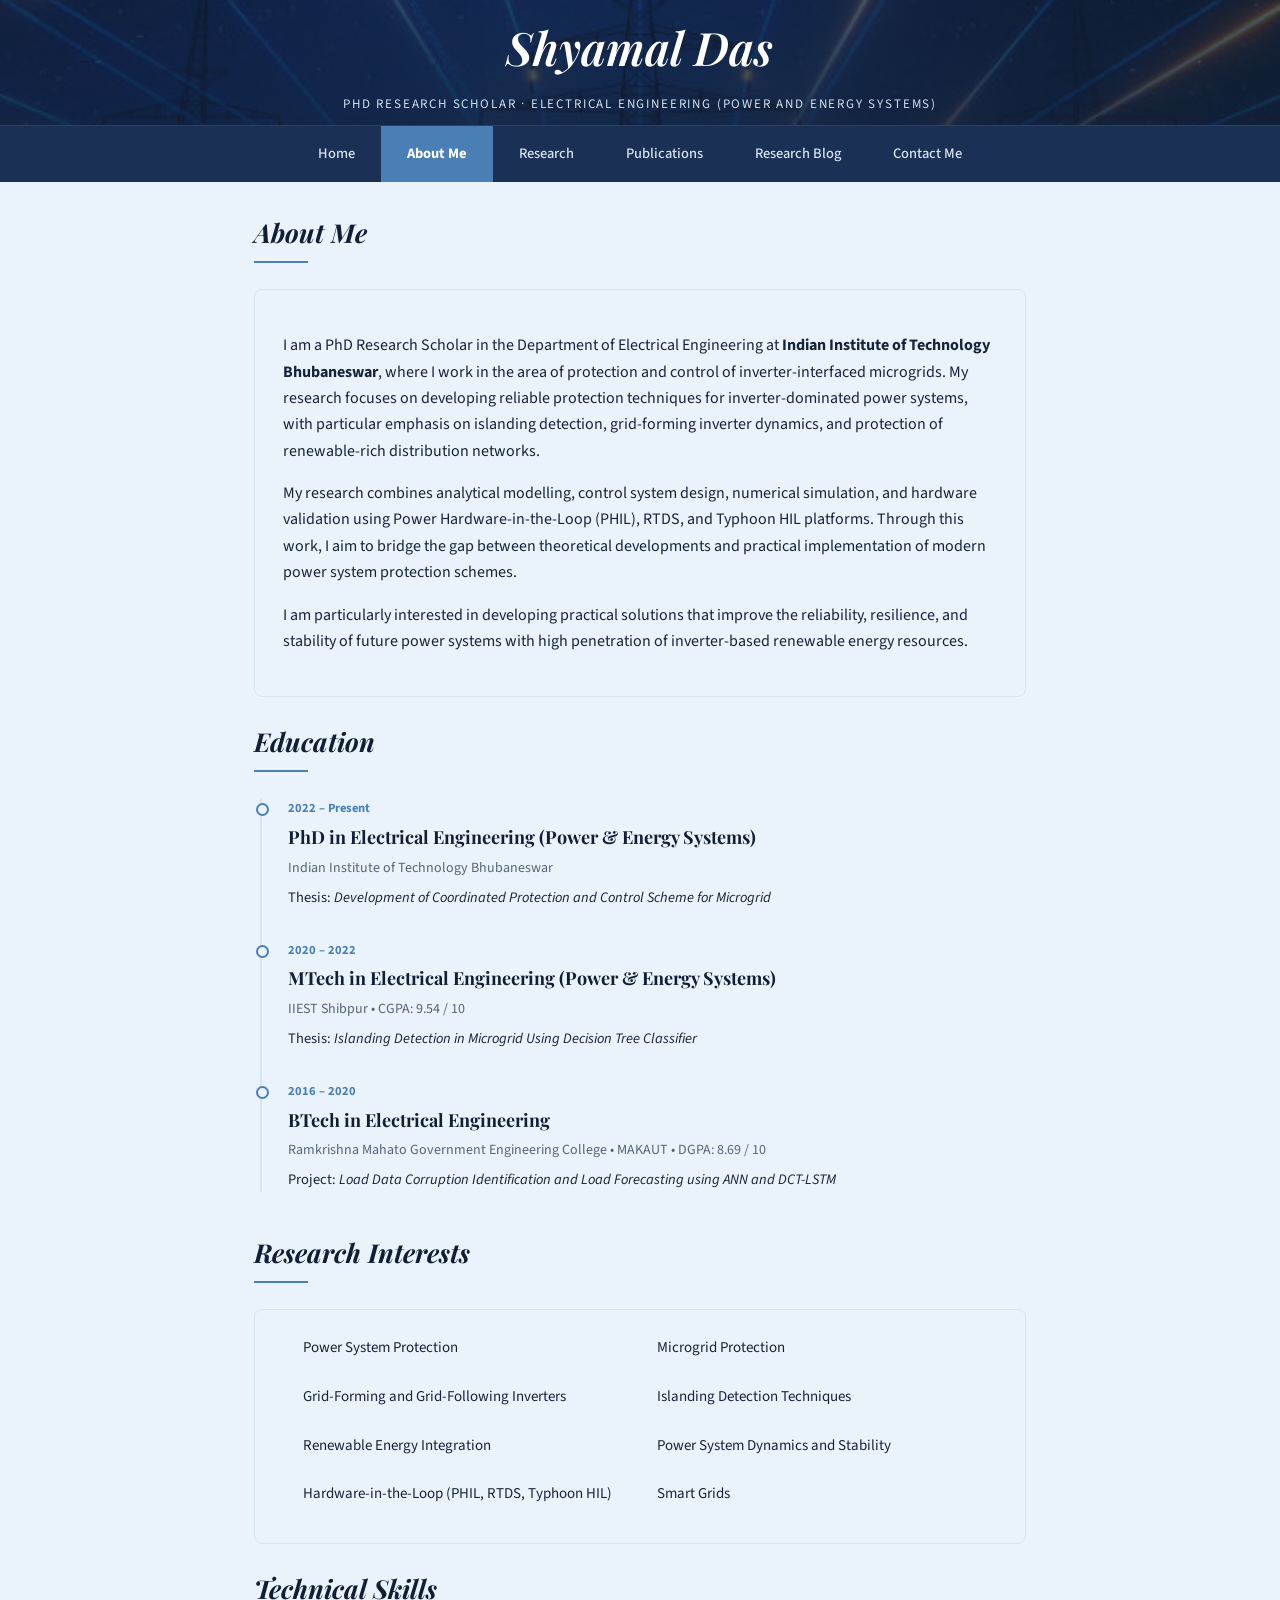
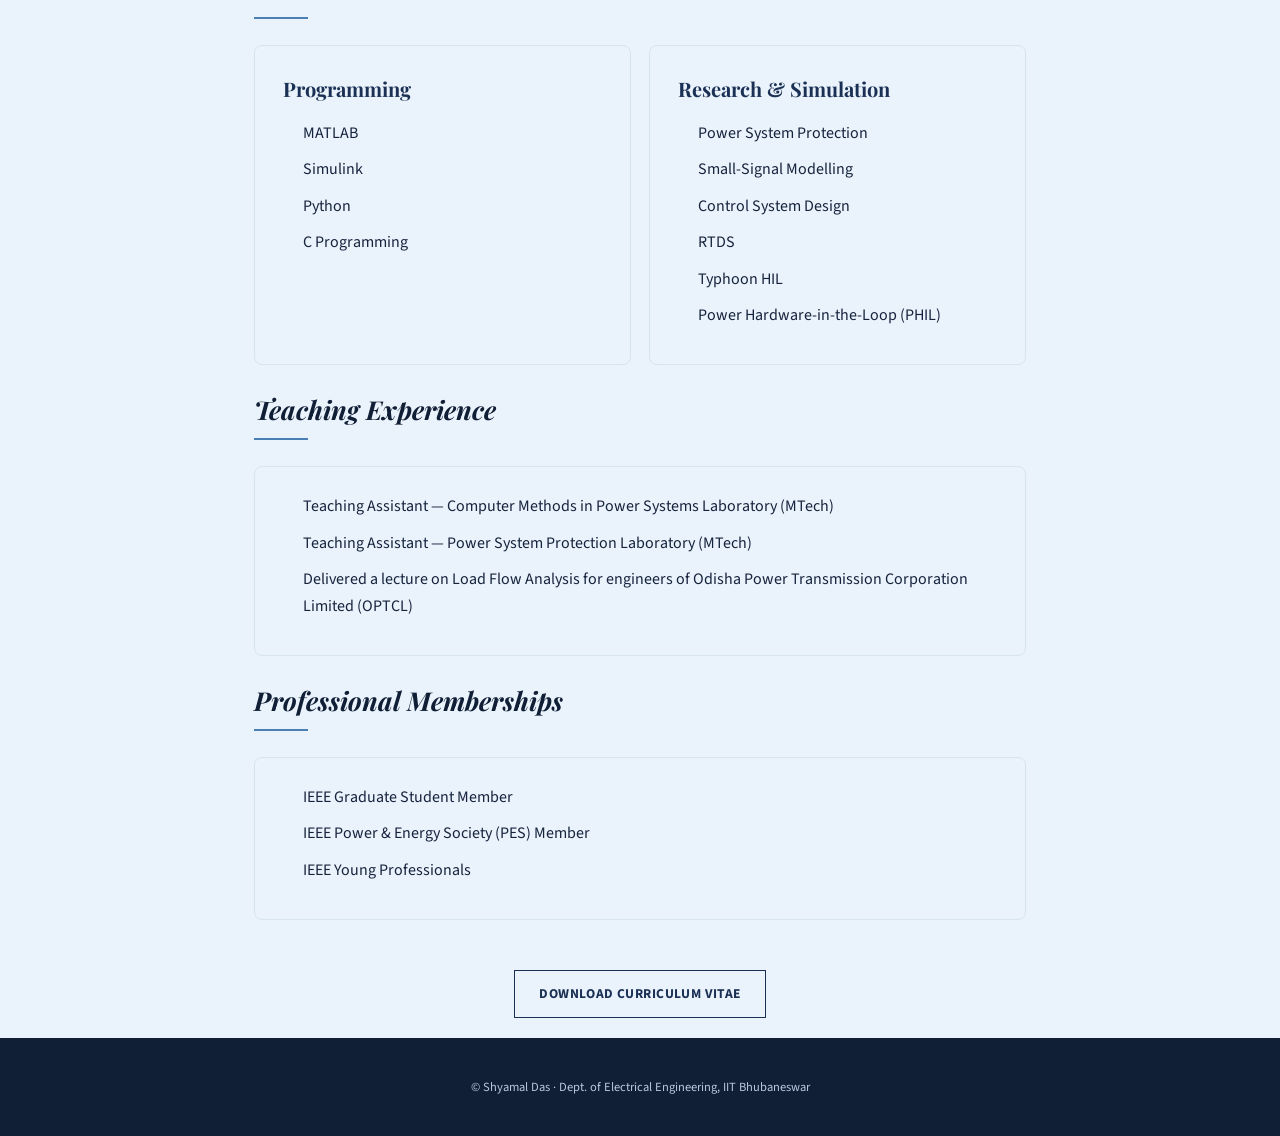
==== commit a0f2f129: "Second Draft" ====
--- a/about.html
+++ b/about.html
@@ -18,7 +18,7 @@
   <header class="cover">
     <div>
       <h1>Shyamal Das</h1>
-      <p>PhD Research Scholar &middot; Electrical Engineering</p>
+      <p>PhD Research Scholar &middot; Electrical Engineering (Power and Energy Systems)</p>
     </div>
   </header>
 
@@ -112,23 +112,14 @@
       <div class="section-rule"></div>
 
       <div class="card">
-
         <ul class="interest-list">
-
           <li>Power System Protection</li>
-
           <li>Microgrid Protection</li>
-
           <li>Grid-Forming and Grid-Following Inverters</li>
-
           <li>Islanding Detection Techniques</li>
-
           <li>Renewable Energy Integration</li>
-
           <li>Power System Dynamics and Stability</li>
-
           <li>Hardware-in-the-Loop (PHIL, RTDS, Typhoon HIL)</li>
-
           <li>Smart Grids</li>
 
         </ul>
@@ -139,45 +130,26 @@
       <div class="section-rule"></div>
 
       <div class="exp-grid">
-
         <div class="card">
-
           <h3>Programming</h3>
-
           <ul>
-
             <li>MATLAB</li>
-
             <li>Simulink</li>
-
             <li>Python</li>
-
             <li>C Programming</li>
-
           </ul>
-
         </div>
 
         <div class="card">
-
           <h3>Research &amp; Simulation</h3>
-
           <ul>
-
             <li>Power System Protection</li>
-
             <li>Small-Signal Modelling</li>
-
             <li>Control System Design</li>
-
             <li>RTDS</li>
-
             <li>Typhoon HIL</li>
-
             <li>Power Hardware-in-the-Loop (PHIL)</li>
-
           </ul>
-
         </div>
 
       </div>
@@ -186,47 +158,32 @@
       <div class="section-rule"></div>
 
       <div class="card">
-
         <ul>
-
           <li>Teaching Assistant — Computer Methods in Power Systems Laboratory (MTech)</li>
-
           <li>Teaching Assistant — Power System Protection Laboratory (MTech)</li>
-
           <li>Delivered a lecture on Load Flow Analysis for engineers of Odisha Power Transmission Corporation Limited
             (OPTCL)</li>
-
         </ul>
 
       </div>
-
       <h2 class="section-title">Professional Memberships</h2>
       <div class="section-rule"></div>
 
       <div class="card">
-
         <ul>
-
-          <li>IEEE Member</li>
-
-          <li>IEEE Power &amp; Energy Society (PES)</li>
-
+          <li>IEEE Graduate Student Member</li>
+          <li>IEEE Power &amp; Energy Society (PES) Member</li>
+          <li>IEEE Young Professionals</li>
         </ul>
-
       </div>
 
       <div style="text-align:center; margin-top:50px;">
-
         <a href="CV/Shyamal_Das_CV.pdf" class="btn" target="_blank">
-
           Download Curriculum Vitae
-
         </a>
-
       </div>
-
+      
     </div>
-
   </main>
 
   <footer class="site-footer">
--- a/style.css
+++ b/style.css
@@ -59,7 +59,7 @@
 /* ---- cover / header ---- */
 .cover {
   position: relative;
-  min-height: 260px;
+  min-height: 10px;
   display: flex;
   align-items: center;
   justify-content: center;
@@ -68,7 +68,7 @@
     linear-gradient(180deg, rgba(16, 30, 54, .72), rgba(16, 30, 54, .82)),
     url('Image/cover.jpg') center/cover no-repeat, var(--navy-dark);
   color: #fff;
-  padding: 40px 20px;
+  padding: 10px 20px;
 }
 
 .cover-mark {
@@ -202,9 +202,7 @@
   overflow: hidden;
 
   border: 5px solid #fff;
-
   box-shadow: 0 12px 35px rgba(0, 0, 0, .15);
-
   background: var(--border);
 }
 
@@ -215,34 +213,23 @@
 }
 
 .intro-designation {
-
   margin: 10px 0;
-
   color: var(--text-soft);
-
   font-size: 18px;
-
   line-height: 1.6;
 }
 
 .intro-interests {
-
   color: var(--accent);
-
   font-weight: 700;
-
   font-size: 15px;
-
   margin-bottom: 22px;
 }
 
 /* Buttons */
 .hero-buttons {
-
-  display: flex;
-
+  display: flex;
   gap: 15px;
-
   margin: 30px 0 22px;
 }
 
@@ -277,171 +264,98 @@
 }
 
 /* Social icons */
-
 .hero-icons {
-
-  display: flex;
-
+  display: flex;
   gap: 16px;
-
   margin-top: 20px;
 }
 
 .hero-icons a {
-
   width: 42px;
-
   height: 42px;
-
   border-radius: 50%;
-
-  display: flex;
-
+  display: flex;
   justify-content: center;
-
   align-items: center;
-
   text-decoration: none;
-
   color: var(--navy);
-
   border: 1px solid var(--border);
-
   background: #fff;
-
   font-size: 18px;
-
   transition: .25s;
 }
 
 .hero-icons a:hover {
-
   background: var(--navy);
-
   color: #fff;
-
   transform: translateY(-3px);
 }
 
 /* Statistics strip */
 .strip {
-
   background: #fff;
-
-  margin-top: 30px;
-
+  margin-top: 10px;
   border-top: 1px solid var(--border);
-
   border-bottom: 1px solid var(--border);
 }
 
 .strip-grid {
-
   max-width: var(--max);
-
   margin: auto;
-
   display: grid;
-
   grid-template-columns: repeat(3, 1fr);
-
   gap: 30px;
-
-  padding: 40px 24px;
+  padding: 20px 24px;
 }
 
 .strip-item {
-
   text-align: center;
 }
 
 .strip-item h3 {
-
   margin-bottom: 8px;
-
   color: var(--navy);
-
   font-size: 18px;
 }
 
 .strip-item p {
-
   margin: 0;
-
   font-size: 16px;
-
   color: var(--text-soft);
 }
 
 .strip-item strong {
-
   display: block;
-
   font-size: 34px;
-
   color: var(--accent);
-
   margin-bottom: 8px;
 }
 
 /* Mobile responsiveness */
 @media (max-width:900px) {
-
   .intro-grid {
-
     grid-template-columns: 1fr;
-
     text-align: center;
   }
 
   .section-rule {
-
     margin: auto auto 24px;
   }
 
   .hero-buttons {
-
     justify-content: center;
   }
 
   .hero-icons {
-
     justify-content: center;
   }
 
   .strip-grid {
-
     grid-template-columns: 1fr;
   }
 }
 
-/* ---- highlight strip (home) ---- */
-.strip {
-  background: var(--card);
-  border-top: 1px solid var(--border);
-  border-bottom: 1px solid var(--border);
-}
-
-.strip-grid {
-  max-width: var(--max);
-  margin: 0 auto;
-  padding: 44px 24px;
-  display: grid;
-  grid-template-columns: repeat(3, 1fr);
-  gap: 32px;
-}
-
-.strip-item h3 {
-  font-size: 16px;
-  margin-bottom: 8px;
-  color: var(--navy);
-}
-
-.strip-item p {
-  margin: 0;
-  font-size: 14.5px;
-  color: var(--text-soft);
-}
+
 
 /* ---- cards / lists shared ---- */
 .card {
@@ -469,49 +383,31 @@
 }
 
 /* About me */
-
 .interest-list {
-
   display: grid;
-
   grid-template-columns: repeat(2, 1fr);
-
   gap: 14px;
-
   padding-left: 20px;
-
 }
 
 .interest-list li {
-
   color: var(--text);
-
   font-size: 15px;
-
 }
 
 .card ul {
-
   padding-left: 20px;
-
   margin: 0;
-
 }
 
 .card li {
-
   margin-bottom: 10px;
-
 }
 
 .card h3 {
-
   margin-bottom: 15px;
-
   font-size: 20px;
-
   color: var(--navy);
-
 }
 
 /* ---- timeline (about page) ---- */
@@ -574,109 +470,66 @@
 }
 
 /* ---------- Research cards ---------- */
-
 .research-grid {
-
   display: grid;
-
   grid-template-columns: repeat(auto-fit, minmax(280px, 1fr));
-
   gap: 22px;
-
   margin-bottom: 40px;
-
 }
 
 .research-card {
-
   padding: 22px;
-
   border: 1px solid var(--border);
-
   border-radius: 10px;
-
   background: transparent;
-
   transition: .3s;
-
 }
 
 .research-card:hover {
-
   transform: translateY(-4px);
-
   box-shadow: 0 8px 24px rgba(0, 0, 0, .08);
-
 }
 
 .research-card h3 {
-
   margin-bottom: 12px;
-
   font-size: 22px;
-
 }
 
 /* ---------- Collaborators ---------- */
-
 .collab-grid {
-
   display: grid;
-
   grid-template-columns: repeat(auto-fit, minmax(260px, 1fr));
-
   gap: 30px;
-
   margin-bottom: 40px;
-
 }
 
 .collab-card {
-
   text-align: center;
-
   padding: 24px;
-
   border: 1px solid var(--border);
-
   border-radius: 12px;
-
   background: transparent;
-
 }
 
 .collab-card img {
-
   width: 140px;
-
   height: 140px;
-
   margin: auto;
-
   border-radius: 50%;
-
   object-fit: cover;
-
   border: 4px solid white;
-
   box-shadow: 0 5px 20px rgba(0, 0, 0, .12);
-
   margin-bottom: 18px;
 
 }
 
 .collab-card h3 {
-
   margin-bottom: 10px;
-
 }
 
 .collab-card p {
-
   color: var(--text-soft);
-
   margin-bottom: 20px;
-
 }
 
 
@@ -697,38 +550,34 @@
 }
 
 /* ---------- Gallery ---------- */
-
-.gallery-grid {
-
-  display: grid;
-
-  grid-template-columns: repeat(auto-fit, minmax(260px, 1fr));
-
-  gap: 20px;
-
-}
-
-.gallery-grid img {
-
-  width: 100%;
-
-  height: 220px;
-
-  object-fit: cover;
-
-  border-radius: 10px;
-
-  transition: .3s;
-
-}
-
-.gallery-grid img:hover {
-
-  transform: scale(1.03);
-
-}
-
-
+.gallery-grid{
+    display:grid;
+    grid-template-columns:repeat(auto-fit,minmax(280px,1fr));
+    gap:24px;
+}
+
+.gallery-item{
+    text-align:center;
+}
+
+.gallery-item img{
+    width:100%;
+    height:220px;
+    object-fit:cover;
+    border-radius:10px;
+    transition:.3s;
+}
+
+.gallery-item img:hover{
+    transform:scale(1.03);
+}
+
+.gallery-caption{
+    margin-top:10px;
+    font-size:14px;
+    color:var(--text-soft);
+    line-height:1.4;
+}
 /* ---- publications ---- */
 .pub-group-title {
   font-family: var(--f-body);
